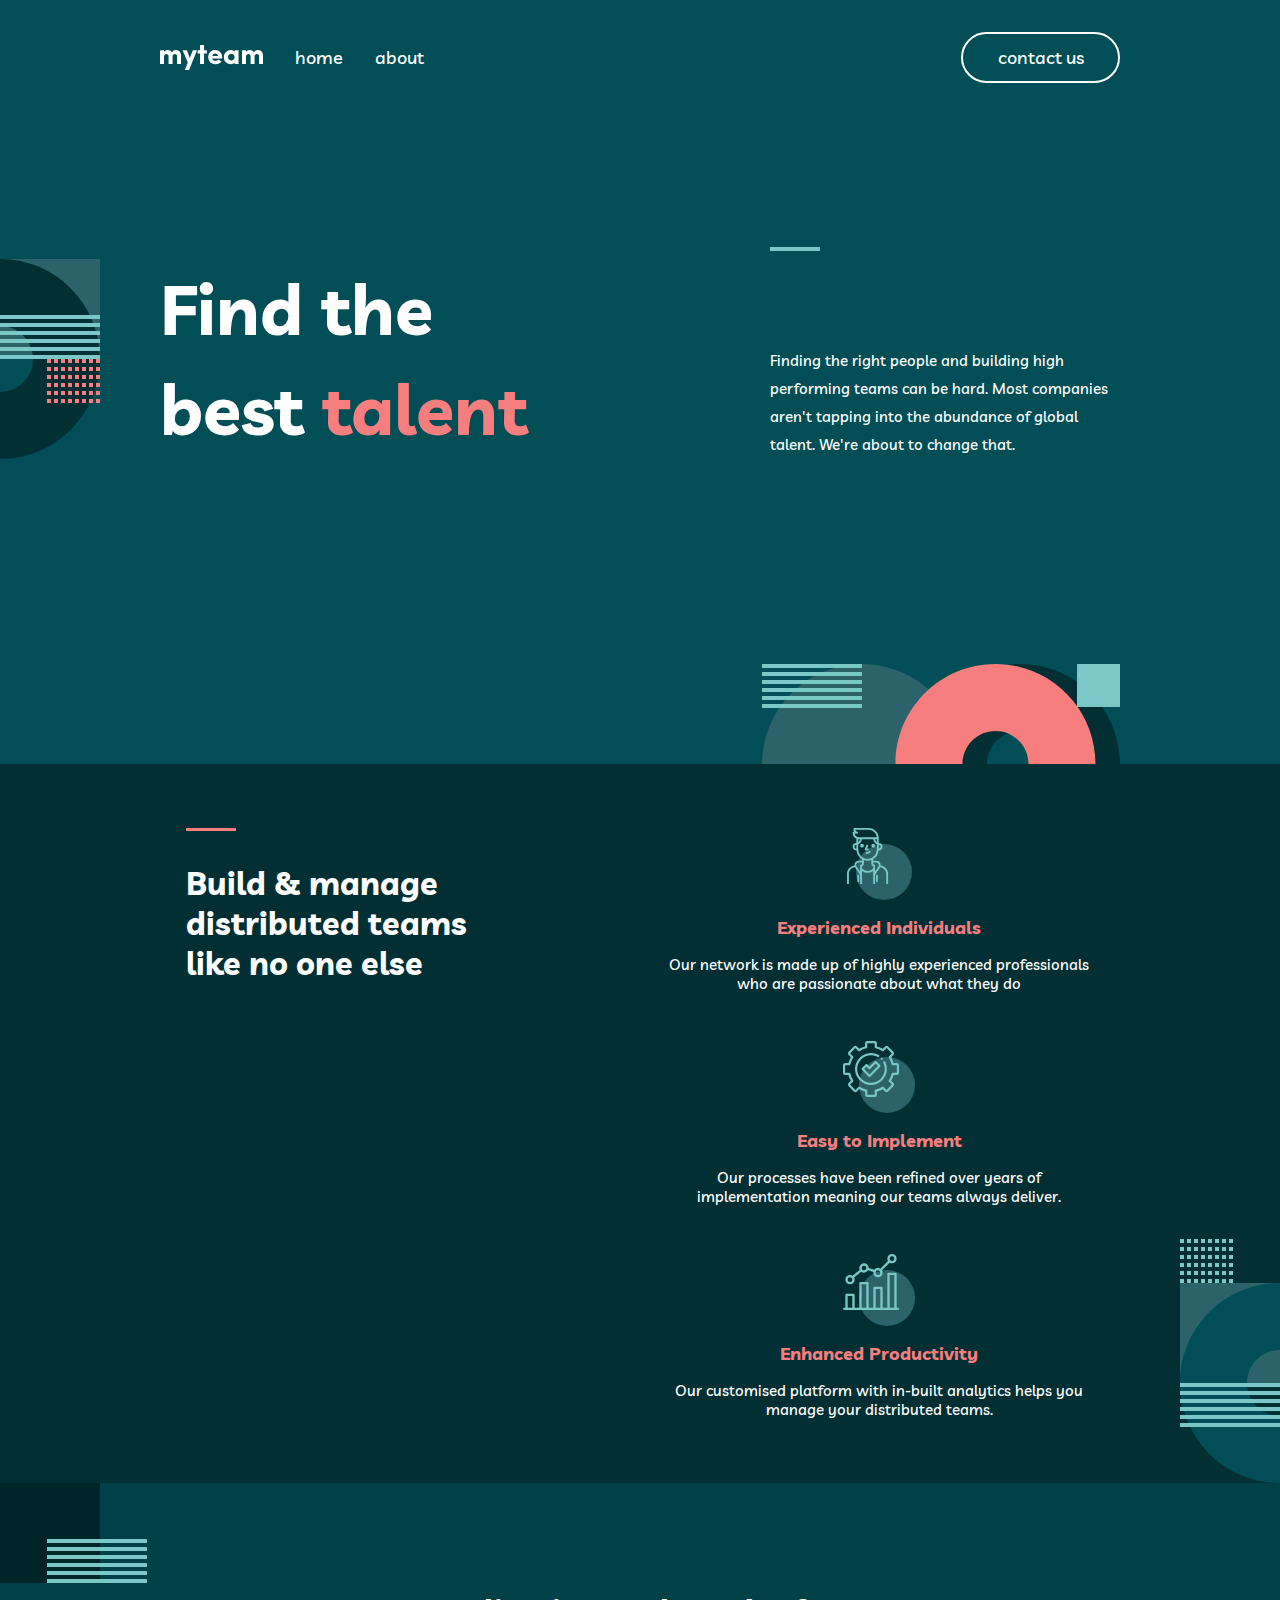
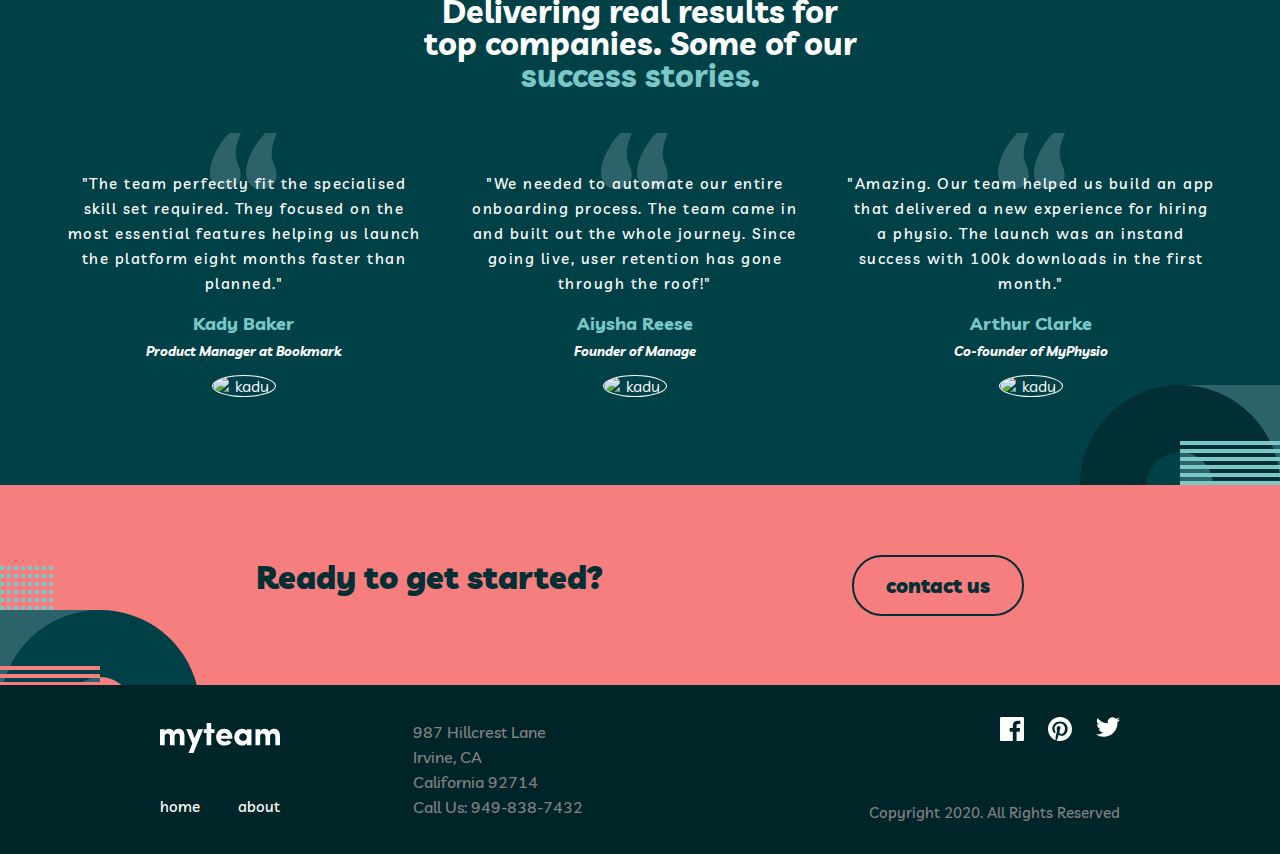
==== index.html @ 6d3e15d1 "Add files via upload" ====
<!DOCTYPE html>
<html lang="en">

<head>
  <meta charset="UTF-8">
  <meta name="viewport" content="width=device-width, initial-scale=1.0">
  <link rel="stylesheet" href="./css/index-mobile.css">
  <link rel="stylesheet" href="./css/tablet/index-tablet.css">
  <link rel="stylesheet" href="./css/desktop/index-desktop.css">
  <link rel="icon" type="image/png" sizes="32x32" href="./images/favicon-32x32.png">
  <link href="https://fonts.googleapis.com/css2?family=Livvic:wght@500;700&display=swap" rel="stylesheet">
  <script src="./js/script.js" defer></script>
  <title>My Team Website</title>
</head>

<body>
  <header>
    <div class="top-header">
      <svg class="logo" viewBox="0 0 160 40" xmlns="http://www.w3.org/2000/svg">
        <path fill="#fff"
          d="M6.214 29.531V18.237c0-1.488.334-2.582 1.003-3.282.668-.699 1.511-1.049 2.529-1.049 1.017 0 1.846.365 2.485 1.094.625.73.967 1.734 1.025 3.013v11.518h6.213V18.237c0-1.459.32-2.545.96-3.26.64-.714 1.49-1.07 2.55-1.07 1.062 0 1.92.379 2.573 1.138.625.759.938 1.793.938 3.102v11.384h6.148v-12.12c0-3.096-.69-5.484-2.071-7.165-1.381-1.682-3.38-2.523-5.996-2.523-2.616 0-4.687 1.265-6.213 3.795-1.163-2.5-3.394-3.75-6.694-3.75a6.251 6.251 0 00-3.27.915c-.945.64-1.672 1.51-2.18 2.612V8.192H0v21.34h6.214zM44.634 40L57.499 8.192h-6.606L46.248 20.29l-4.6-12.098h-6.606l8.045 19.152L38.072 40h6.563zm23.683-10.469V13.214H72.7V8.192h-4.383V0h-6.17v8.192h-3.793v5.022h3.793v16.317h6.17zm17.448.447c4.418.015 7.594-1.429 9.527-4.33L90.78 22.5c-1.046 1.34-2.565 2.009-4.557 2.009-1.279 0-2.427-.313-3.444-.938-1.018-.625-1.585-1.503-1.7-2.634H96.36c.058-1.28.087-1.934.087-1.964-.015-3.333-1.04-6.041-3.074-8.125-2.035-2.083-4.586-3.125-7.653-3.125-3.067-.015-5.64 1.005-7.718 3.058-2.078 2.054-3.118 4.725-3.118 8.014 0 3.288 1.04 5.982 3.118 8.08 2.108 2.068 4.695 3.103 7.762 3.103zm4.426-13.014h-9.027c.233-1.16.814-2.068 1.745-2.723.9-.655 1.875-.967 2.921-.937a4.987 4.987 0 012.856.982c.858.625 1.36 1.518 1.505 2.678zm19.518 12.969c1.076.03 2.202-.208 3.38-.714 1.177-.506 2.078-1.213 2.703-2.12v2.432h6.148V8.192h-6.148v2.366c-.625-.908-1.52-1.607-2.682-2.098-1.163-.491-2.296-.737-3.401-.737-2.718.015-5.167 1.05-7.347 3.103-2.18 2.053-3.27 4.725-3.27 8.013 0 3.289 1.053 5.96 3.16 8.014 2.108 2.053 4.594 3.08 7.457 3.08zm1.003-6.027c-1.41 0-2.624-.476-3.641-1.428-1.047-.953-1.57-2.158-1.57-3.616 0-1.444.523-2.657 1.57-3.639 1.134-.967 2.376-1.45 3.728-1.45 1.352 0 2.522.476 3.51 1.428.989.952 1.483 2.173 1.483 3.66 0 1.489-.494 2.701-1.483 3.639-.988.938-2.187 1.406-3.597 1.406zm22.81 5.625V18.237c0-1.488.335-2.582 1.003-3.282.669-.699 1.512-1.049 2.53-1.049 1.017 0 1.845.365 2.485 1.094.625.73.966 1.734 1.025 3.013v11.518h6.213V18.237c0-1.459.32-2.545.96-3.26.64-.714 1.49-1.07 2.55-1.07 1.062 0 1.92.379 2.573 1.138.625.759.938 1.793.938 3.102v11.384h6.148v-12.12c0-3.096-.69-5.484-2.071-7.165-1.381-1.682-3.38-2.523-5.996-2.523-2.616 0-4.687 1.265-6.214 3.795-1.162-2.5-3.394-3.75-6.693-3.75a6.251 6.251 0 00-3.27.915c-.945.64-1.672 1.51-2.18 2.612V8.192h-6.214v21.34h6.213z" />
      </svg>

      <div class="hamburger-button">
        <div class="bar"></div>
      </div>
      <nav>
        <div class="links">
          <div class="website-info">
            <a href="index.html">home</a>
            <a href="about.html">about</a>
          </div>
          <a class="contact" href="contact.html"><button>contact us</button></a>
        </div>
        <svg class="nav-svg" xmlns="http://www.w3.org/2000/svg" width="200" height="200">
          <g fill="none" fill-rule="evenodd">
            <path fill="#2C6269" d="M100 100H0V0h100z" />
            <path fill="#F67E7E"
              d="M100 0c55.228 0 100 44.772 100 100s-44.772 100-100 100S0 155.228 0 100 44.772 0 100 0zm0 67c-18.225 0-33 14.775-33 33s14.775 33 33 33 33-14.775 33-33-14.775-33-33-33z" />
            <path fill="#79C8C7"
              d="M100 40v4H0v-4h100zm0-8v4H0v-4h100zm0-8v4H0v-4h100zm0-8v4H0v-4h100zm0-8v4H0V8h100zm0-8v4H0V0h100z" />
          </g>
        </svg>
      </nav>
    </div>

    <div class="find-talent">
      <svg class="find-talent-svg" xmlns="http://www.w3.org/2000/svg" width="200" height="200">
        <g fill="none" fill-rule="evenodd">
          <path fill="#2C6269" d="M100 100h100V0H100z" />
          <path fill="#012F34"
            d="M100 0C44.772 0 0 44.772 0 100s44.772 100 100 100 100-44.772 100-100S155.228 0 100 0zm0 67c18.225 0 33 14.775 33 33s-14.775 33-33 33-33-14.775-33-33 14.775-33 33-33z" />
          <path fill="#79C8C7"
            d="M100 96v4h100v-4H100zm0-8v4h100v-4H100zm0-8v4h100v-4H100zm0-8v4h100v-4H100zm0-8v4h100v-4H100zm0-8v4h100v-4H100z" />
          <path fill="#F67E7E"
            d="M196 140v4h4v-4h-4zm-7 0v4h4v-4h-4zm-7 0v4h4v-4h-4zm-7 0v4h4v-4h-4zm-7 0v4h4v-4h-4zm-7 0v4h4v-4h-4zm-7 0v4h4v-4h-4zm-7 0v4h4v-4h-4zm49-8v4h4v-4h-4zm-7 0v4h4v-4h-4zm-7 0v4h4v-4h-4zm-7 0v4h4v-4h-4zm-7 0v4h4v-4h-4zm-7 0v4h4v-4h-4zm-7 0v4h4v-4h-4zm-7 0v4h4v-4h-4zm49-8v4h4v-4h-4zm-7 0v4h4v-4h-4zm-7 0v4h4v-4h-4zm-7 0v4h4v-4h-4zm-7 0v4h4v-4h-4zm-7 0v4h4v-4h-4zm-7 0v4h4v-4h-4zm-7 0v4h4v-4h-4zm35-8v4h4v-4h-4zm-14 0v4h4v-4h-4zm7 0v4h4v-4h-4zm-21 0v4h4v-4h-4zm7 0v4h4v-4h-4zm35 0v4h4v-4h-4zm-7 0v4h4v-4h-4zm-42 0v4h4v-4h-4zm49-8v4h4v-4h-4zm-7 0v4h4v-4h-4zm-7 0v4h4v-4h-4zm-7 0v4h4v-4h-4zm-7 0v4h4v-4h-4zm-7 0v4h4v-4h-4zm-7 0v4h4v-4h-4zm-7 0v4h4v-4h-4zm49-8v4h4v-4h-4zm-7 0v4h4v-4h-4zm-7 0v4h4v-4h-4zm-7 0v4h4v-4h-4zm-7 0v4h4v-4h-4zm-7 0v4h4v-4h-4zm-7 0v4h4v-4h-4zm-7 0v4h4v-4h-4z" />
        </g>
      </svg>
      <h2>Find the <br>best <span>talent</span></h2>
      <div class="hr-in-p">
        <hr>
        <p>
          Finding the right people and building high performing teams can be hard. Most companies aren't tapping into
          the
          abundance of global talent. We're about to change that.
        </p>
      </div>
    </div>

    <svg class="header-svg" xmlns="http://www.w3.org/2000/svg" width="358" height="100">
      <g fill="none" fill-rule="evenodd">
        <circle cx="100" cy="100" r="100" fill="#2C6269" />
        <path fill="#012F34"
          d="M258 0c55.228 0 100 44.772 100 100s-44.772 100-100 100-100-44.772-100-100S202.772 0 258 0zm0 67c-18.225 0-33 14.775-33 33s14.775 33 33 33 33-14.775 33-33-14.775-33-33-33z" />
        <path fill="#79C8C7" d="M358 43h-43V0h43z" />
        <path fill="#F67E7E"
          d="M233.514 0c55.228 0 100 44.772 100 100s-44.772 100-100 100c-55.229 0-100-44.772-100-100s44.771-100 100-100zm0 67c-18.226 0-33 14.775-33 33s14.774 33 33 33c18.225 0 33-14.775 33-33s-14.775-33-33-33z" />
        <path fill="#79C8C7"
          d="M100 40v4H0v-4h100zm0-8v4H0v-4h100zm0-8v4H0v-4h100zm0-8v4H0v-4h100zm0-8v4H0V8h100zm0-8v4H0V0h100z" />
      </g>
    </svg>
  </header>


  <main>
    <div class="upper-main">
      <svg class="main-pattern" xmlns="http://www.w3.org/2000/svg" width="200" height="244">
        <g fill="none" fill-rule="evenodd">
          <path fill="#2C6269" d="M100 144H0V44h100z" />
          <path fill="#014E56"
            d="M100 44c55.228 0 100 44.772 100 100s-44.772 100-100 100S0 199.228 0 144 44.772 44 100 44zm0 67c-18.225 0-33 14.775-33 33s14.775 33 33 33 33-14.775 33-33-14.775-33-33-33z" />
          <path fill="#79C8C7"
            d="M100 184v4H0v-4h100zm0-8v4H0v-4h100zm0-8v4H0v-4h100zm0-8v4H0v-4h100zm0-8v4H0v-4h100zm0-8v4H0v-4h100zM4 40v4H0v-4h4zm7 0v4H7v-4h4zm7 0v4h-4v-4h4zm7 0v4h-4v-4h4zm7 0v4h-4v-4h4zm7 0v4h-4v-4h4zm7 0v4h-4v-4h4zm7 0v4h-4v-4h4zM4 32v4H0v-4h4zm7 0v4H7v-4h4zm7 0v4h-4v-4h4zm7 0v4h-4v-4h4zm7 0v4h-4v-4h4zm7 0v4h-4v-4h4zm7 0v4h-4v-4h4zm7 0v4h-4v-4h4zM4 24v4H0v-4h4zm7 0v4H7v-4h4zm7 0v4h-4v-4h4zm7 0v4h-4v-4h4zm7 0v4h-4v-4h4zm7 0v4h-4v-4h4zm7 0v4h-4v-4h4zm7 0v4h-4v-4h4zm-35-8v4h-4v-4h4zm14 0v4h-4v-4h4zm-7 0v4h-4v-4h4zm21 0v4h-4v-4h4zm-7 0v4h-4v-4h4zM4 16v4H0v-4h4zm7 0v4H7v-4h4zm42 0v4h-4v-4h4zM4 8v4H0V8h4zm7 0v4H7V8h4zm7 0v4h-4V8h4zm7 0v4h-4V8h4zm7 0v4h-4V8h4zm7 0v4h-4V8h4zm7 0v4h-4V8h4zm7 0v4h-4V8h4zM4 0v4H0V0h4zm7 0v4H7V0h4zm7 0v4h-4V0h4zm7 0v4h-4V0h4zm7 0v4h-4V0h4zm7 0v4h-4V0h4zm7 0v4h-4V0h4zm7 0v4h-4V0h4z" />
        </g>
      </svg>

      <h2><span>
          <hr>
        </span>Build & manage distributed teams like no one else</h2>

      <div class="perks">
        <div class="perk">
          <svg xmlns="http://www.w3.org/2000/svg" width="65" height="72">
            <g fill="none" fill-rule="evenodd" transform="translate(-7)">
              <circle cx="44" cy="44" r="28" fill="#2C6269" />
              <path fill="#79C8C7" fill-rule="nonzero"
                d="M28.496 0c5.66 0 10.267 4.606 10.267 10.267v4.666a3.737 3.737 0 013.733 3.734 3.737 3.737 0 01-3.733 3.733h-.213a11.184 11.184 0 01-5.387 8.7v1.566h2.949a4.523 4.523 0 014.512 4.306l.005.212c0 .07 0 .14-.003.21l.122.007c4.216.561 7.348 4.142 7.348 8.332V56h-1.867V45.733a6.553 6.553 0 00-5.668-6.475l-.405-.025a4.573 4.573 0 01-.28.484l-4.847 7.233V56h-1.867l.001-13.044a9.388 9.388 0 01-5.6 1.844 9.39 9.39 0 01-5.6-1.843V56h-1.867v-9.05l-4.845-7.23a4.573 4.573 0 01-.282-.487l-.467.03c-3.17.426-5.606 3.21-5.606 6.47V56H7.029V45.733c0-4.19 3.132-7.77 7.288-8.326l.182-.013-.004-.22a4.52 4.52 0 014.305-4.502l.212-.005 2.95-.001v-1.534a10.995 10.995 0 01-5.187-7.266l-.055-.289a10.974 10.974 0 01-.13-.987l-.015-.19h-.212a3.738 3.738 0 01-3.729-3.535l-.005-.198a3.737 3.737 0 013.734-3.734l-.001-4.364A6.543 6.543 0 0112.633 4.9l-.004-.234c0-.516.418-.934.934-.934h.5a3.706 3.706 0 01-.5-1.866V.933c0-.515.418-.933.933-.933zM18.229 46.667c.515 0 .934.417.934.933v5.6a.933.933 0 11-1.867 0v-5.6c0-.516.418-.933.933-.933zm18.667 0c.516 0 .933.417.933.933v5.6a.932.932 0 11-1.867 0v-5.6c0-.516.418-.933.934-.933zm-.784-12.134h-2.95v1.139a.935.935 0 00.666.908l.11.025h.158c.516 0 .933.418.933.934v6.057l3.294-4.915c.256-.385.405-.827.434-1.289l.006-.199c0-1.47-1.19-2.66-2.651-2.66zm-14.15 0h-2.949a2.653 2.653 0 00-2.65 2.65 2.638 2.638 0 00.441 1.5l3.291 4.912v-6.056c0-.48.361-.873.825-.927l.11-.007h.158a.933.933 0 00.774-.926v-1.146zM31.296 32c-.572.213-1.168.38-1.783.5a10.97 10.97 0 01-5.684-.486v3.658a2.797 2.797 0 01-1.867 2.654v2.123a7.53 7.53 0 005.6 2.484c2.147 0 4.17-.901 5.6-2.485v-2.123a2.798 2.798 0 01-1.866-2.661zm1.933-20.8H21.895c-.413 2.84-2.638 4.552-3.666 5.203V19.6l.221 2.84c.023.267.06.54.107.81.883 4.971 5.646 8.297 10.616 7.415a9.328 9.328 0 007.529-8.593l.197-2.545v-3.122c-1.027-.65-3.255-2.363-3.67-5.205zm-3.526 11.473l1.32 1.32a7.27 7.27 0 01-5.168 2.14h-.16v-1.866h.16a5.414 5.414 0 003.848-1.594zm-3.008-6.22l1.734.694-1.355 3.386h1.422V22.4h-2.8a.935.935 0 01-.867-1.28l1.866-4.666zm12.068.347v2.8l-.072.933h.072c.98 0 1.786-.759 1.86-1.72l.006-.146c0-1.03-.837-1.867-1.866-1.867zm-22.399 0a1.869 1.869 0 00-1.868 1.867c0 1.03.837 1.866 1.867 1.866h.068l-.066-.861V16.8zm5.598-.933a1.867 1.867 0 110 3.733 1.867 1.867 0 010-3.733zm11.2 0a1.867 1.867 0 110 3.733 1.867 1.867 0 010-3.733zm3.733-4.668l-1.766.002c.272 1.256 1.054 2.215 1.768 2.86l-.002-2.862zm-18.666-.066v2.926c.714-.644 1.495-1.603 1.767-2.858l-.833-.001c-.317 0-.629-.023-.934-.067zm10.267-9.266H15.429c0 1.03.837 1.866 1.867 1.866a.934.934 0 010 1.867H14.59a4.675 4.675 0 004.573 3.733h17.68c-.465-4.194-4.03-7.466-8.347-7.466z" />
              <path d="M0 0h56v56H0z" />
            </g>
          </svg>
          <div class="perk-description">
            <h4>Experienced Individuals</h4>
            <p>Our network is made up of highly experienced professionals who are passionate about what they do</p>
          </div>
        </div>

        <div class="perk">
          <svg xmlns="http://www.w3.org/2000/svg" width="72" height="72">
            <g fill="none" fill-rule="evenodd">
              <circle cx="44" cy="44" r="28" fill="#2C6269" />
              <path fill="#79C8C7" fill-rule="nonzero"
                d="M31.719 0a2.19 2.19 0 012.187 2.188v3.23a23.117 23.117 0 015.886 2.436l2.284-2.283a2.19 2.19 0 013.093 0l5.26 5.26a2.19 2.19 0 010 3.093l-2.283 2.284a23.117 23.117 0 012.436 5.886h3.23A2.19 2.19 0 0156 24.28v7.438a2.19 2.19 0 01-2.188 2.187h-3.237a23.122 23.122 0 01-2.44 5.877l2.293 2.293a2.19 2.19 0 010 3.093l-5.259 5.26a2.19 2.19 0 01-3.093 0l-2.301-2.301a23.12 23.12 0 01-5.869 2.426v3.258A2.19 2.19 0 0131.72 56H24.28a2.19 2.19 0 01-2.187-2.188v-3.265a23.107 23.107 0 01-5.859-2.43l-2.31 2.312a2.19 2.19 0 01-3.094 0l-5.26-5.26a2.19 2.19 0 010-3.093l2.311-2.311a23.107 23.107 0 01-2.43-5.859H2.189A2.19 2.19 0 010 31.72V24.28a2.19 2.19 0 012.188-2.187h3.258a23.106 23.106 0 012.426-5.869l-2.3-2.301a2.19 2.19 0 010-3.093l5.259-5.26a2.19 2.19 0 013.093 0l2.293 2.294a23.106 23.106 0 015.877-2.44V2.188A2.19 2.19 0 0124.28 0h7.438zm0 2.188H24.28v4.098c0 .513-.356.957-.857 1.068a20.954 20.954 0 00-6.78 2.815c-.433.277-1 .216-1.363-.148l-2.904-2.903-5.259 5.26 2.91 2.91c.363.362.425.928.149 1.36a20.959 20.959 0 00-2.801 6.774c-.11.502-.555.86-1.068.86h-4.12v7.437h4.126c.513 0 .957.357 1.068.857a20.948 20.948 0 002.805 6.764c.276.433.215 1-.148 1.362l-2.92 2.92 5.258 5.26 2.92-2.92a1.094 1.094 0 011.363-.15 20.943 20.943 0 006.764 2.806c.5.111.857.555.857 1.068v4.127h7.438v-4.12c0-.514.357-.959.859-1.069 2.41-.53 4.69-1.473 6.774-2.801a1.094 1.094 0 011.361.15l2.91 2.909 5.259-5.26-2.903-2.902a1.094 1.094 0 01-.148-1.363 20.957 20.957 0 002.815-6.78c.11-.502.555-.858 1.068-.858h4.099V24.28H49.72c-.514 0-.958-.357-1.068-.859a20.944 20.944 0 00-2.811-6.79 1.094 1.094 0 01.148-1.362l2.893-2.893-5.26-5.259-2.892 2.893c-.363.363-.929.424-1.362.148a20.954 20.954 0 00-6.79-2.81 1.093 1.093 0 01-.86-1.069V2.187zm4.087 11.877a1.094 1.094 0 11-1.07 1.908c-5.356-3.004-12.133-2.065-16.48 2.282-5.374 5.373-5.374 14.117 0 19.49A13.742 13.742 0 0028 41.775c3.53 0 7.058-1.343 9.745-4.03a13.765 13.765 0 002.588-15.903 1.094 1.094 0 111.957-.978 15.95 15.95 0 01-2.998 18.428A15.92 15.92 0 0128 43.962a15.92 15.92 0 01-11.292-4.67c-6.226-6.227-6.226-16.357 0-22.584a15.822 15.822 0 019.209-4.54 16.079 16.079 0 019.889 1.897zm-2.495 6.198l3.923 3.923c.427.427.427 1.12 0 1.547L27.23 35.737a1.095 1.095 0 01-1.547 0l-6.917-6.917a1.093 1.093 0 010-1.547l3.923-3.923a1.093 1.093 0 011.547 0l2.22 2.22 5.308-5.307a1.093 1.093 0 011.547 0zm-.774 2.32l-5.307 5.308a1.095 1.095 0 01-1.547 0l-2.22-2.22-2.377 2.376 5.37 5.37 8.458-8.457-2.377-2.377zm6.22-5.957c.288 0 .57.117.774.32.203.204.32.486.32.774a1.1 1.1 0 01-.32.773 1.1 1.1 0 01-.774.32 1.1 1.1 0 01-.774-.32 1.099 1.099 0 010-1.546c.203-.204.485-.32.774-.32z" />
            </g>
          </svg>
          <div class="perk-description">
            <h4>Easy to Implement</h4>
            <p>Our processes have been refined over years of implementation meaning our teams always deliver.</p>
          </div>
        </div>

        <div class="perk">
          <svg xmlns="http://www.w3.org/2000/svg" width="72" height="72">
            <g fill="none" fill-rule="evenodd">
              <circle cx="44" cy="44" r="28" fill="#2C6269" />
              <path fill="#79C8C7" fill-rule="nonzero"
                d="M52.5 18.667c.644 0 1.167.522 1.167 1.166l-.001 33.833h1.167c.601 0 1.097.456 1.16 1.04l.007.127c0 .644-.523 1.167-1.167 1.167l-2.315-.001L52.5 56h-7.018l-6.964-.001L38.5 56h-7.018l-6.964-.001L24.5 56H1.167a1.167 1.167 0 010-2.333l1.166-.001V40.833c0-.6.456-1.096 1.04-1.16l.127-.006h7c.644 0 1.167.522 1.167 1.166l-.001 12.833h4.667v-24.5c0-.6.456-1.096 1.04-1.16L17.5 28h7c.644 0 1.167.523 1.167 1.167l-.001 24.499h4.667V33.833c0-.6.456-1.096 1.04-1.16l.127-.006h7c.644 0 1.167.522 1.167 1.166l-.001 19.833h4.667V19.833c0-.6.456-1.096 1.04-1.16l.127-.006zM9.333 42H4.667v11.667h4.666V42zm14-11.667h-4.666v23.334h4.666V30.333zm14 4.667h-4.666v18.667h4.666V35zm14-14h-4.666v32.667h4.666V21zM49 0a4.671 4.671 0 014.667 4.667A4.671 4.671 0 0149 9.333a4.64 4.64 0 01-2.37-.647l-7.61 7.612a4.64 4.64 0 01.647 2.369A4.671 4.671 0 0135 23.333a4.671 4.671 0 01-4.603-5.44l-5.372-1.532A4.669 4.669 0 0121 18.667a4.643 4.643 0 01-2.802-.937l-7.117 5.674c.373.67.586 1.442.586 2.263A4.671 4.671 0 017 30.333a4.671 4.671 0 01-4.667-4.666A4.671 4.671 0 017 21c.905 0 1.75.259 2.466.706l7.274-5.8A4.671 4.671 0 0121 9.333a4.671 4.671 0 014.665 4.781l5.7 1.627a4.66 4.66 0 016.005-1.095l7.61-7.611a4.64 4.64 0 01-.647-2.37A4.671 4.671 0 0149 0zM7 23.333a2.336 2.336 0 00-2.333 2.334A2.336 2.336 0 007 28a2.336 2.336 0 002.333-2.333c0-.634-.254-1.21-.666-1.632a.99.99 0 01-.106-.114l.074.082A2.325 2.325 0 007 23.333zm28-7a2.336 2.336 0 00-2.333 2.334A2.336 2.336 0 0035 21a2.336 2.336 0 002.333-2.333A2.336 2.336 0 0035 16.333zm-14-4.666A2.336 2.336 0 0018.667 14c0 .535.18 1.028.485 1.423l.028.03.015.02a2.317 2.317 0 001.805.86A2.336 2.336 0 0023.333 14 2.336 2.336 0 0021 11.667zm28-9.334a2.336 2.336 0 00-2.333 2.334c0 .631.252 1.205.661 1.626l.025.021.021.022c.42.411.993.664 1.626.664a2.336 2.336 0 002.333-2.333A2.336 2.336 0 0049 2.333z" />
            </g>
          </svg>
          <div class="perk-description">
            <h4>Enhanced Productivity</h4>
            <p>Our customised platform with in-built analytics helps you manage your distributed teams.</p>
          </div>
        </div>
      </div>
    </div>

    <div class="lower-main">
      <svg class="review-svg" xmlns="http://www.w3.org/2000/svg" width="147" height="100">
        <g fill="none" fill-rule="evenodd">
          <path fill="#002529" d="M0 100h100V0H0z" />
          <path fill="#79C8C7"
            d="M47 96v4h100v-4H47zm0-8v4h100v-4H47zm0-8v4h100v-4H47zm0-8v4h100v-4H47zm0-8v4h100v-4H47zm0-8v4h100v-4H47z" />
        </g>
      </svg>
      <h2>Delivering real results for top companies. Some of our <span>success stories.</span></h2>

      <div class="reviews">
        <div class="review">
          <svg xmlns="http://www.w3.org/2000/svg" width="67" height="56">
            <path fill="#2C6269"
              d="M51.273 56c4.638 0 8.368-1.322 11.19-3.967 2.823-2.645 4.235-5.799 4.235-9.46 0-2.95-.429-5.494-1.286-7.63a197.251 197.251 0 01-2.495-6.562c-.806-2.237-1.21-4.933-1.21-8.087 0-2.746.454-5.798 1.361-9.155C63.976 7.782 65.286 4.069 67 0H55.356c-3.73 3.662-7.032 7.833-9.905 12.512-2.873 4.68-5.166 9.359-6.88 14.038C36.857 31.23 36 35.4 36 39.063c0 5.391 1.361 9.562 4.083 12.512C42.805 54.525 46.535 56 51.273 56zm-36 0c4.638 0 8.368-1.322 11.19-3.967 2.823-2.645 4.235-5.799 4.235-9.46 0-2.95-.429-5.494-1.286-7.63a197.251 197.251 0 01-2.495-6.562c-.806-2.237-1.21-4.933-1.21-8.087 0-2.746.454-5.798 1.361-9.155C27.976 7.782 29.286 4.069 31 0H19.356c-3.73 3.662-7.032 7.833-9.905 12.512-2.873 4.68-5.166 9.359-6.88 14.038C.857 31.23 0 35.4 0 39.063c0 5.391 1.361 9.562 4.083 12.512C6.805 54.525 10.535 56 15.273 56z" />
          </svg>
          <p>"The team perfectly fit the specialised skill set required. They focused on the most essential features
            helping us launch the platform eight months faster than planned."</p>
          <section class="author">
            <span>Kady Baker</span>
            <span>Product Manager at Bookmark</span>
            <img src="\starter-code\assets\avatar-kady.jpg" alt="kady">
          </section>
        </div>

        <div class="review">
          <svg xmlns="http://www.w3.org/2000/svg" width="67" height="56">
            <path fill="#2C6269"
              d="M51.273 56c4.638 0 8.368-1.322 11.19-3.967 2.823-2.645 4.235-5.799 4.235-9.46 0-2.95-.429-5.494-1.286-7.63a197.251 197.251 0 01-2.495-6.562c-.806-2.237-1.21-4.933-1.21-8.087 0-2.746.454-5.798 1.361-9.155C63.976 7.782 65.286 4.069 67 0H55.356c-3.73 3.662-7.032 7.833-9.905 12.512-2.873 4.68-5.166 9.359-6.88 14.038C36.857 31.23 36 35.4 36 39.063c0 5.391 1.361 9.562 4.083 12.512C42.805 54.525 46.535 56 51.273 56zm-36 0c4.638 0 8.368-1.322 11.19-3.967 2.823-2.645 4.235-5.799 4.235-9.46 0-2.95-.429-5.494-1.286-7.63a197.251 197.251 0 01-2.495-6.562c-.806-2.237-1.21-4.933-1.21-8.087 0-2.746.454-5.798 1.361-9.155C27.976 7.782 29.286 4.069 31 0H19.356c-3.73 3.662-7.032 7.833-9.905 12.512-2.873 4.68-5.166 9.359-6.88 14.038C.857 31.23 0 35.4 0 39.063c0 5.391 1.361 9.562 4.083 12.512C6.805 54.525 10.535 56 15.273 56z" />
          </svg>
          <p>"We needed to automate our entire onboarding process. The team came in and built out the whole journey.
            Since going live, user retention has gone through the roof!"</p>
          <section class="author">
            <span>Aiysha Reese</span>
            <span>Founder of Manage</span>
            <img src="\starter-code\assets\avatar-aiysha.jpg" alt="kady">
          </section>
        </div>

        <div class="review">
          <svg xmlns="http://www.w3.org/2000/svg" width="67" height="56">
            <path fill="#2C6269"
              d="M51.273 56c4.638 0 8.368-1.322 11.19-3.967 2.823-2.645 4.235-5.799 4.235-9.46 0-2.95-.429-5.494-1.286-7.63a197.251 197.251 0 01-2.495-6.562c-.806-2.237-1.21-4.933-1.21-8.087 0-2.746.454-5.798 1.361-9.155C63.976 7.782 65.286 4.069 67 0H55.356c-3.73 3.662-7.032 7.833-9.905 12.512-2.873 4.68-5.166 9.359-6.88 14.038C36.857 31.23 36 35.4 36 39.063c0 5.391 1.361 9.562 4.083 12.512C42.805 54.525 46.535 56 51.273 56zm-36 0c4.638 0 8.368-1.322 11.19-3.967 2.823-2.645 4.235-5.799 4.235-9.46 0-2.95-.429-5.494-1.286-7.63a197.251 197.251 0 01-2.495-6.562c-.806-2.237-1.21-4.933-1.21-8.087 0-2.746.454-5.798 1.361-9.155C27.976 7.782 29.286 4.069 31 0H19.356c-3.73 3.662-7.032 7.833-9.905 12.512-2.873 4.68-5.166 9.359-6.88 14.038C.857 31.23 0 35.4 0 39.063c0 5.391 1.361 9.562 4.083 12.512C6.805 54.525 10.535 56 15.273 56z" />
          </svg>
          <p>"Amazing. Our team helped us build an app that delivered a new experience for hiring a physio. The launch
            was an instand success with 100k downloads in the first month."</p>
          <section class="author">
            <span>Arthur Clarke</span>
            <span>Co-founder of MyPhysio</span>
            <img src="\starter-code\assets\avatar-arthur.jpg" alt="kady">
          </section>
        </div>
        <svg class="bottom-review-svg" xmlns="http://www.w3.org/2000/svg" width="200" height="100">
          <g fill="none" fill-rule="evenodd">
            <path fill="#2C6269" d="M100 100h100V0H100z" />
            <path fill="#012F34"
              d="M100 0C44.772 0 0 44.772 0 100s44.772 100 100 100 100-44.772 100-100S155.228 0 100 0zm0 67c18.225 0 33 14.775 33 33s-14.775 33-33 33-33-14.775-33-33 14.775-33 33-33z" />
            <path fill="#79C8C7"
              d="M100 96v4h100v-4H100zm0-8v4h100v-4H100zm0-8v4h100v-4H100zm0-8v4h100v-4H100zm0-8v4h100v-4H100zm0-8v4h100v-4H100z" />
          </g>
        </svg>
      </div>
    </div>
  </main>

  <footer>
    <div class="upper-footer">
      <div class="contact-us">
        <h6>Ready to get started?</h6>
        <a href="contact.html"><button>contact us</button></a>
      </div>
      <svg xmlns="http://www.w3.org/2000/svg" width="200" height="144">
        <g fill="none" fill-rule="evenodd">
          <path fill="#2C6269" d="M100 144H0V44h100z" />
          <path fill="#004047"
            d="M100 44c55.228 0 100 44.772 100 100s-44.772 100-100 100S0 199.228 0 144 44.772 44 100 44zm0 67c-18.225 0-33 14.775-33 33s14.775 33 33 33 33-14.775 33-33-14.775-33-33-33z" />
          <path fill="#F67E7E"
            d="M100 140v4H0v-4h100zm0-8v4H0v-4h100zm0-8v4H0v-4h100zm0-8v4H0v-4h100zm0-8v4H0v-4h100zm0-8v4H0v-4h100z" />
          <path fill="#79C8C7"
            d="M4 40v4H0v-4h4zm7 0v4H7v-4h4zm7 0v4h-4v-4h4zm7 0v4h-4v-4h4zm7 0v4h-4v-4h4zm7 0v4h-4v-4h4zm7 0v4h-4v-4h4zm7 0v4h-4v-4h4zM4 32v4H0v-4h4zm7 0v4H7v-4h4zm7 0v4h-4v-4h4zm7 0v4h-4v-4h4zm7 0v4h-4v-4h4zm7 0v4h-4v-4h4zm7 0v4h-4v-4h4zm7 0v4h-4v-4h4zM4 24v4H0v-4h4zm7 0v4H7v-4h4zm7 0v4h-4v-4h4zm7 0v4h-4v-4h4zm7 0v4h-4v-4h4zm7 0v4h-4v-4h4zm7 0v4h-4v-4h4zm7 0v4h-4v-4h4zm-35-8v4h-4v-4h4zm14 0v4h-4v-4h4zm-7 0v4h-4v-4h4zm21 0v4h-4v-4h4zm-7 0v4h-4v-4h4zM4 16v4H0v-4h4zm7 0v4H7v-4h4zm42 0v4h-4v-4h4zM4 8v4H0V8h4zm7 0v4H7V8h4zm7 0v4h-4V8h4zm7 0v4h-4V8h4zm7 0v4h-4V8h4zm7 0v4h-4V8h4zm7 0v4h-4V8h4zm7 0v4h-4V8h4zM4 0v4H0V0h4zm7 0v4H7V0h4zm7 0v4h-4V0h4zm7 0v4h-4V0h4zm7 0v4h-4V0h4zm7 0v4h-4V0h4zm7 0v4h-4V0h4zm7 0v4h-4V0h4z" />
        </g>
      </svg>
    </div>

    <div class="lower-footer">
      <div class="my-team">
        <svg class="footer-logo" viewBox="0 0 160 40" xmlns="http://www.w3.org/2000/svg">
          <path fill="#fff"
            d="M6.214 29.531V18.237c0-1.488.334-2.582 1.003-3.282.668-.699 1.511-1.049 2.529-1.049 1.017 0 1.846.365 2.485 1.094.625.73.967 1.734 1.025 3.013v11.518h6.213V18.237c0-1.459.32-2.545.96-3.26.64-.714 1.49-1.07 2.55-1.07 1.062 0 1.92.379 2.573 1.138.625.759.938 1.793.938 3.102v11.384h6.148v-12.12c0-3.096-.69-5.484-2.071-7.165-1.381-1.682-3.38-2.523-5.996-2.523-2.616 0-4.687 1.265-6.213 3.795-1.163-2.5-3.394-3.75-6.694-3.75a6.251 6.251 0 00-3.27.915c-.945.64-1.672 1.51-2.18 2.612V8.192H0v21.34h6.214zM44.634 40L57.499 8.192h-6.606L46.248 20.29l-4.6-12.098h-6.606l8.045 19.152L38.072 40h6.563zm23.683-10.469V13.214H72.7V8.192h-4.383V0h-6.17v8.192h-3.793v5.022h3.793v16.317h6.17zm17.448.447c4.418.015 7.594-1.429 9.527-4.33L90.78 22.5c-1.046 1.34-2.565 2.009-4.557 2.009-1.279 0-2.427-.313-3.444-.938-1.018-.625-1.585-1.503-1.7-2.634H96.36c.058-1.28.087-1.934.087-1.964-.015-3.333-1.04-6.041-3.074-8.125-2.035-2.083-4.586-3.125-7.653-3.125-3.067-.015-5.64 1.005-7.718 3.058-2.078 2.054-3.118 4.725-3.118 8.014 0 3.288 1.04 5.982 3.118 8.08 2.108 2.068 4.695 3.103 7.762 3.103zm4.426-13.014h-9.027c.233-1.16.814-2.068 1.745-2.723.9-.655 1.875-.967 2.921-.937a4.987 4.987 0 012.856.982c.858.625 1.36 1.518 1.505 2.678zm19.518 12.969c1.076.03 2.202-.208 3.38-.714 1.177-.506 2.078-1.213 2.703-2.12v2.432h6.148V8.192h-6.148v2.366c-.625-.908-1.52-1.607-2.682-2.098-1.163-.491-2.296-.737-3.401-.737-2.718.015-5.167 1.05-7.347 3.103-2.18 2.053-3.27 4.725-3.27 8.013 0 3.289 1.053 5.96 3.16 8.014 2.108 2.053 4.594 3.08 7.457 3.08zm1.003-6.027c-1.41 0-2.624-.476-3.641-1.428-1.047-.953-1.57-2.158-1.57-3.616 0-1.444.523-2.657 1.57-3.639 1.134-.967 2.376-1.45 3.728-1.45 1.352 0 2.522.476 3.51 1.428.989.952 1.483 2.173 1.483 3.66 0 1.489-.494 2.701-1.483 3.639-.988.938-2.187 1.406-3.597 1.406zm22.81 5.625V18.237c0-1.488.335-2.582 1.003-3.282.669-.699 1.512-1.049 2.53-1.049 1.017 0 1.845.365 2.485 1.094.625.73.966 1.734 1.025 3.013v11.518h6.213V18.237c0-1.459.32-2.545.96-3.26.64-.714 1.49-1.07 2.55-1.07 1.062 0 1.92.379 2.573 1.138.625.759.938 1.793.938 3.102v11.384h6.148v-12.12c0-3.096-.69-5.484-2.071-7.165-1.381-1.682-3.38-2.523-5.996-2.523-2.616 0-4.687 1.265-6.214 3.795-1.162-2.5-3.394-3.75-6.693-3.75a6.251 6.251 0 00-3.27.915c-.945.64-1.672 1.51-2.18 2.612V8.192h-6.214v21.34h6.213z" />
        </svg>
        <div class="home-about">
          <a href="index.html">home</a>
          <a href="about.html">about</a>
        </div>
      </div>
      <div class="address-socials">
        <div class="address">
          <ul>
            <li>987 Hillcrest Lane</li>
            <li>Irvine, CA</li>
            <li>California 92714</li>
            <li>Call Us: 949-838-7432</li>
          </ul>
        </div>
        <div class="socials">
          <ul class="social-icons">
            <li><a href="">
                <svg xmlns="http://www.w3.org/2000/svg" width="24" height="24">
                  <path
                    d="M22.675 0H1.325C.593 0 0 .593 0 1.325v21.351C0 23.407.593 24 1.325 24H12.82v-9.294H9.692v-3.622h3.128V8.413c0-3.1 1.893-4.788 4.659-4.788 1.325 0 2.463.099 2.795.143v3.24l-1.918.001c-1.504 0-1.795.715-1.795 1.763v2.313h3.587l-.467 3.622h-3.12V24h6.116c.73 0 1.323-.593 1.323-1.325V1.325C24 .593 23.407 0 22.675 0z" />
                </svg>
              </a></li>

            <li><a href=""><svg xmlns="http://www.w3.org/2000/svg" width="24" height="24">
                  <path
                    d="M12 0C5.373 0 0 5.372 0 12c0 5.084 3.163 9.426 7.627 11.174-.105-.949-.2-2.405.042-3.441.218-.937 1.407-5.965 1.407-5.965s-.359-.719-.359-1.782c0-1.668.967-2.914 2.171-2.914 1.023 0 1.518.769 1.518 1.69 0 1.029-.655 2.568-.994 3.995-.283 1.194.599 2.169 1.777 2.169 2.133 0 3.772-2.249 3.772-5.495 0-2.873-2.064-4.882-5.012-4.882-3.414 0-5.418 2.561-5.418 5.207 0 1.031.397 2.138.893 2.738a.36.36 0 01.083.345l-.333 1.36c-.053.22-.174.267-.402.161-1.499-.698-2.436-2.889-2.436-4.649 0-3.785 2.75-7.262 7.929-7.262 4.163 0 7.398 2.967 7.398 6.931 0 4.136-2.607 7.464-6.227 7.464-1.216 0-2.359-.631-2.75-1.378l-.748 2.853c-.271 1.043-1.002 2.35-1.492 3.146C9.57 23.812 10.763 24 12 24c6.627 0 12-5.373 12-12 0-6.628-5.373-12-12-12z" />
                </svg></a></li>

            <li><a href=""><svg xmlns="http://www.w3.org/2000/svg" width="24" height="20">
                  <path
                    d="M24 2.557a9.83 9.83 0 01-2.828.775A4.932 4.932 0 0023.337.608a9.864 9.864 0 01-3.127 1.195A4.916 4.916 0 0016.616.248c-3.179 0-5.515 2.966-4.797 6.045A13.978 13.978 0 011.671 1.149a4.93 4.93 0 001.523 6.574 4.903 4.903 0 01-2.229-.616c-.054 2.281 1.581 4.415 3.949 4.89a4.935 4.935 0 01-2.224.084 4.928 4.928 0 004.6 3.419A9.9 9.9 0 010 17.54a13.94 13.94 0 007.548 2.212c9.142 0 14.307-7.721 13.995-14.646A10.025 10.025 0 0024 2.557z" />
                </svg></a></li>
          </ul>
          <span>Copyright 2020. All Rights Reserved</span>
        </div>
      </div>
    </div>
  </footer>

</body>

</html>
---- css/index-mobile.css ----
* {
    padding: 0;
    margin: 0;
    font-family: 'Livvic', sans-serif;
    text-decoration: none;
    list-style-type: none;
}

/* header */

header {
    display: flex;
    flex-direction: column;
    align-items: center;
    padding: 2rem 1rem 0 1rem;
    text-align: center;
    background-color: #014e56;
}

.top-header {
    display: flex;
    justify-content: space-between;
    align-items: center;
    width: 100%;
    margin-bottom: 4rem;
}

.logo {
    width: 120px;
}

/* hamburger button */

.hamburger-button {
    position: relative;
    display: block;
    width: 35px;
    cursor: pointer;
    z-index: 99;
}

.hamburger-button .bar, .hamburger-button::after, .hamburger-button::before {
    content: '';
    display: block;
    width: 100%;
    height: 5px;
    background-color: #fff;
    margin: 6px 0;
    transition: 0.4s;
}

.hamburger-button.is-active::before {
    transform: rotate(-45deg) translate(-8px, 6px);
}

.hamburger-button.is-active::after {
    transform: rotate(45deg) translate(-9px, -8px);
}

.hamburger-button.is-active .bar {
    opacity: 0;
}

header h2 {
    font-size: 40px;
    line-height: 40px;
    margin-bottom: 1rem;
    color: white;
}

header h2 span {
    color: #F67E7E;
}

header p {
    font-size: 15px;
    font-weight: 500;
    margin-bottom: 5rem;
    line-height: 28px;
    padding: 0.5rem;
    color: white;
}

.find-talent hr {
    display: none;
}

.find-talent-svg {
    display: none;
}

/* MOBILE NAV */

nav {
    position: fixed;
    top: 0;
    right: -100%;
    width: 100%;
    min-height: 100vh;
    background-color: #004047;
    z-index: 98;
    overflow: hidden;
    transition: 0.4s;
}

nav.is-active {
    right: 0;
}

.website-info {
    display: flex;
    flex-direction: column;
}

.links {
    display: flex;
    flex-direction: column;
    margin: 50% 5rem;
    text-align: start;
}

.links a {
    margin-bottom: 3rem;
    font-size: 18px;
    font-weight: 500;
    color: white;
}

.nav-svg {
    position: absolute;
    bottom: 0;
    right: -100px;
}

.links button {   
    padding: 1rem 1rem;
    width: 159px;
    border-radius: 30px;
    background-color: transparent;
    border: solid white 2px;
    font-size: 18px;
    color: white;
    font-weight: 500;
    cursor: pointer;
}

/* MAIN */

/* upper main */

.upper-main {
    position: relative;
    padding: 4rem 1.5rem;
    overflow: hidden;
    background-color: #012F34;
}

.main-pattern {
    position: absolute;
    right: -100px;
    top: 0;
}

.upper-main hr {
    width: 50px;
    height: 3px;
    background: #F67E7E;
    border: none;
    margin-bottom: 2rem;
}

.upper-main h2 {
    font-size: 32px;
    width: 60%;
    font-weight: 700;
    margin-bottom: 4rem;
    color: white;
}

/* perks */


.perks {
    display: flex;
    flex-direction: column;
    align-items: center;
}

.perk:nth-child(2) {
    margin: 3rem 0;
}

.perk {
    display: flex;
    flex-direction: column;
    text-align: center;
    align-items: center;
}

.perk h4 {
    font-weight: 700;
    font-size: 18px;
    margin: 1rem 0;
    color: #F67E7E;
}

.perk p {
    font-size: 15px;
    font-weight: 500;
    color: white;
}

/* lower main */


.lower-main {
    position: relative;
    display: flex;
    flex-direction: column;
    align-items: center;
    text-align: center;
    padding: 10rem 1.5rem 5rem 1.5rem;
    background-color: #004047;
}

.lower-main svg {
    position: absolute;
}

.review-svg {
    left: 0;
    top: 0;
}

.bottom-review-svg {
    bottom: 0;
    right: 0;
}

.lower-main h2 {
    font-size: 32px;
    line-height: 32px;
    margin-bottom: 5rem;
    color: white;
}

h2 span {
    color: #79C8C7;
}

.lower-main img {
    width: 62px;
    border-radius: 50%;
    border: solid white 1px;
}

/* reviews */

.review {
    position: relative;
    display: flex;
    flex-direction: column;
    color: white;
}

.review svg {
    top: -12%;
    right: calc(50% - 33.5px);
}

.reviews {
    display: flex;
    flex-direction: column;
}

.reviews p {
    font-size: 15px;
    font-weight: 500;
    margin-bottom: 1rem;
    line-height: 25px;
    z-index: 2;
    letter-spacing: 1.5px;
}

/* author */

.author {
    display: flex;
    flex-direction: column;
    align-items: center;
    margin-bottom: 5rem;
}

.author img {
    margin-top: 0.5rem;
}

.author * {
    margin-bottom: 0.5rem;
}

.author span:nth-child(1) {
    font-weight: 700;
    font-size: 18px;
    color: #79C8C7;
}

.author span:nth-child(2) {
    font-size: 13px;
    font-style: italic;
    font-weight: 700;
}

/* footer */

/* upper footer */

.upper-footer {
    position: relative;
    display: flex;
    justify-content: center;
    align-items: center;
    height: 350px;
    overflow: hidden;
    background-color: #F67E7E;
}

.upper-footer svg {
    position: absolute;
    bottom: -25px;
    left: 0;
}

.contact-us {
    display: flex;
    flex-direction: column;
    text-align: center;
    align-items: center;
    width: 60%;
}

.contact-us h6 {
    font-size: 32px;
    font-weight: 900;
    margin-bottom: 1rem;
    color: #012F34;
}

.contact-us button {
    padding: 1rem 2rem;
    border-radius: 30px;
    background-color: transparent;
    border: solid #012F34 2px;
    font-size: 20px;
    color: #012F34;
    font-weight: 900;
    cursor: pointer;
}

.contact-us button:hover {
    transition: 0.4s;
    background-color: #002529;
    color: white;
}

/* lower footer */


.lower-footer {
    padding: 5rem;
    display: flex;
    flex-direction: column;
    align-items: center;
    justify-content: center;
    text-align: center;
    background-color: #002529;
}

.home-about {
    display: flex;
    justify-content: space-between;
    width: 120px;
    margin: 1.5rem 0;
}

.home-about *:hover {
    cursor: pointer;
    color: #F67E7E;
    transition: 0.4s;
}

.address li {
    margin-bottom: 10px;
    font-weight: 500;
    color: gray;
}

.lower-footer a {
    font-size: 15px;
    font-weight: 500;
    color: white;
}

.socials {
    display: flex;
    flex-direction: column;
    align-items: center;
    margin-top: 2rem;
}

.social-icons svg:hover {
    fill: #F67E7E;
    transition: 0.4s;
}

.social-icons svg {
    fill: white;
}

.socials span {
    font-size: 15px;
    font-weight: 500;
    margin-top: 1rem;
    color: gray;
}

.socials ul {
    display: flex;
    width: 100px;
    justify-content: space-between;
}
---- css/tablet/index-tablet.css ----
@media only screen and (min-width: 768px) {

    /* HEADER */

    header p {
        padding: 1rem 9rem;
    }

    .hamburger-button {
        display: none;
    }

    nav {
        display: block;
        right: auto;
        position: static;
        min-height: fit-content;
        background-color: transparent;
        margin-left: 2rem;
    }

    .links {
        display: flex;
        flex-direction: row;
        align-items: center;
        justify-content: space-between;
        margin: 0;
    }

    .links a {
        margin: 0;
    }

    .links a:hover {
        cursor: pointer;
        color: #F67E7E;
        transition: 0.4s;
    }


    .website-info a {
        margin: 0;
        margin-right: 2rem
    }

    .contact {
        margin: 0;
        margin-bottom: 0;
    }

    .links button {
        padding: 0.75rem 1rem;
        margin: auto;
    }

    .links button:hover {
        cursor: pointer;
        background-color: white;
        color: #012F34;
        transition: 0.4s;
    }

    .nav-svg {
        display: none;
    }

    .website-info {
        display: flex;
        flex-direction: row;
    }

    .about p {
        padding: 1rem 8rem;
        font-weight: 700;
    }

    .header-svg {
        bottom: 0;
    }

    /* LOWER MAIN */

    .lower-main {
        padding: 7rem 4rem 0;
    }

    .lower-main h2 {
        width: 450px;
    }


    /* FOOTER */


    .upper-footer {
        height: 200px;
    }

    .contact-us {
        flex-direction: row;
        justify-content: space-between;
        width: 80%;
    }

    .lower-footer {
        flex-direction: row;
        justify-content: space-between;
        text-align: end;
        padding: 2rem;
        align-items: start;
        position: relative;
    }

    .address-socials {
        width: 100vw;

    }

    .social-icons {
        display: flex;
        justify-content: space-between;
        position: absolute;
        left: 2rem;
        bottom: 2rem;
    }

    .socials ul {
        width: 120px
    }


    .address {
        width: 100%;
    }

    .socials {
        flex-direction: row;
        justify-content: end;

    }
}
---- css/desktop/index-desktop.css ----
@media only screen and (min-width: 1024px) {
    /*  HEADER  */

    header {
        position: relative;
        padding: 2rem 10rem;
        height: 700px;
    }

    header h2 {
        font-size: 70px;
        width: 600px;
        line-height: 100px;
        margin: 0;
    }

    header p {
        padding: 0;
        width: 350px;
        margin: 0;
        display: flex;
        flex-direction: column;
    }

    .hr-in-p {
        display: flex;
        flex-direction: column;
        position: relative;
    }

   
    .find-talent {
        display: flex;
        position: relative;
        justify-content: space-between;
        text-align: start;
        align-items: end;
        width: 100%;
        margin-top: 7rem;
    }

    .find-talent hr {
        display: block;
        width: 50px;
        height: 4px;
        background-color: #79C8C7;
        border: none;
        position: absolute;
        top: -100px;
    }

    .header-svg {
        position: absolute;
        bottom: 0;
        right: 10rem;
    }

    .find-talent-svg {
        display: block;
        position: absolute;
        left: -260px;
        top: calc(50% - 100px);
    }

    /* MAIN */

    .upper-main {
        display: flex;
        justify-content: space-around;
        padding-left: 8rem;
        padding-right: 8rem;
    }

    .upper-main h2 {
        width: 330px;
        margin-right: 2rem;
    }

    .main-pattern {
        top: auto;
        bottom: 0;
    }

    .perk-description {
        width: 430px;
    }

    /* lower main */

    .reviews {
        flex-direction: row;
        gap: 2rem;
    }

    .contact-us {
        width: 60%;
    }

    /* FOOTER */

    .lower-footer {
        display: flex;
        padding: 2rem 10rem;
        align-items: center;
    }


    .home-about {
        margin-bottom: 0;
        margin-top: 2.5rem;
    }

    .address-socials {
        display: flex;
        text-align: start;
        margin-left: 8rem;
    }

    .address li {
        margin: 5px;
    }

    .social-icons {
        position: static;
    }

    .socials {
        flex-direction: column;
        justify-content: space-between;
        align-items: end;
        text-align: end;
        width: 500px;
        margin: 0;
    }
}
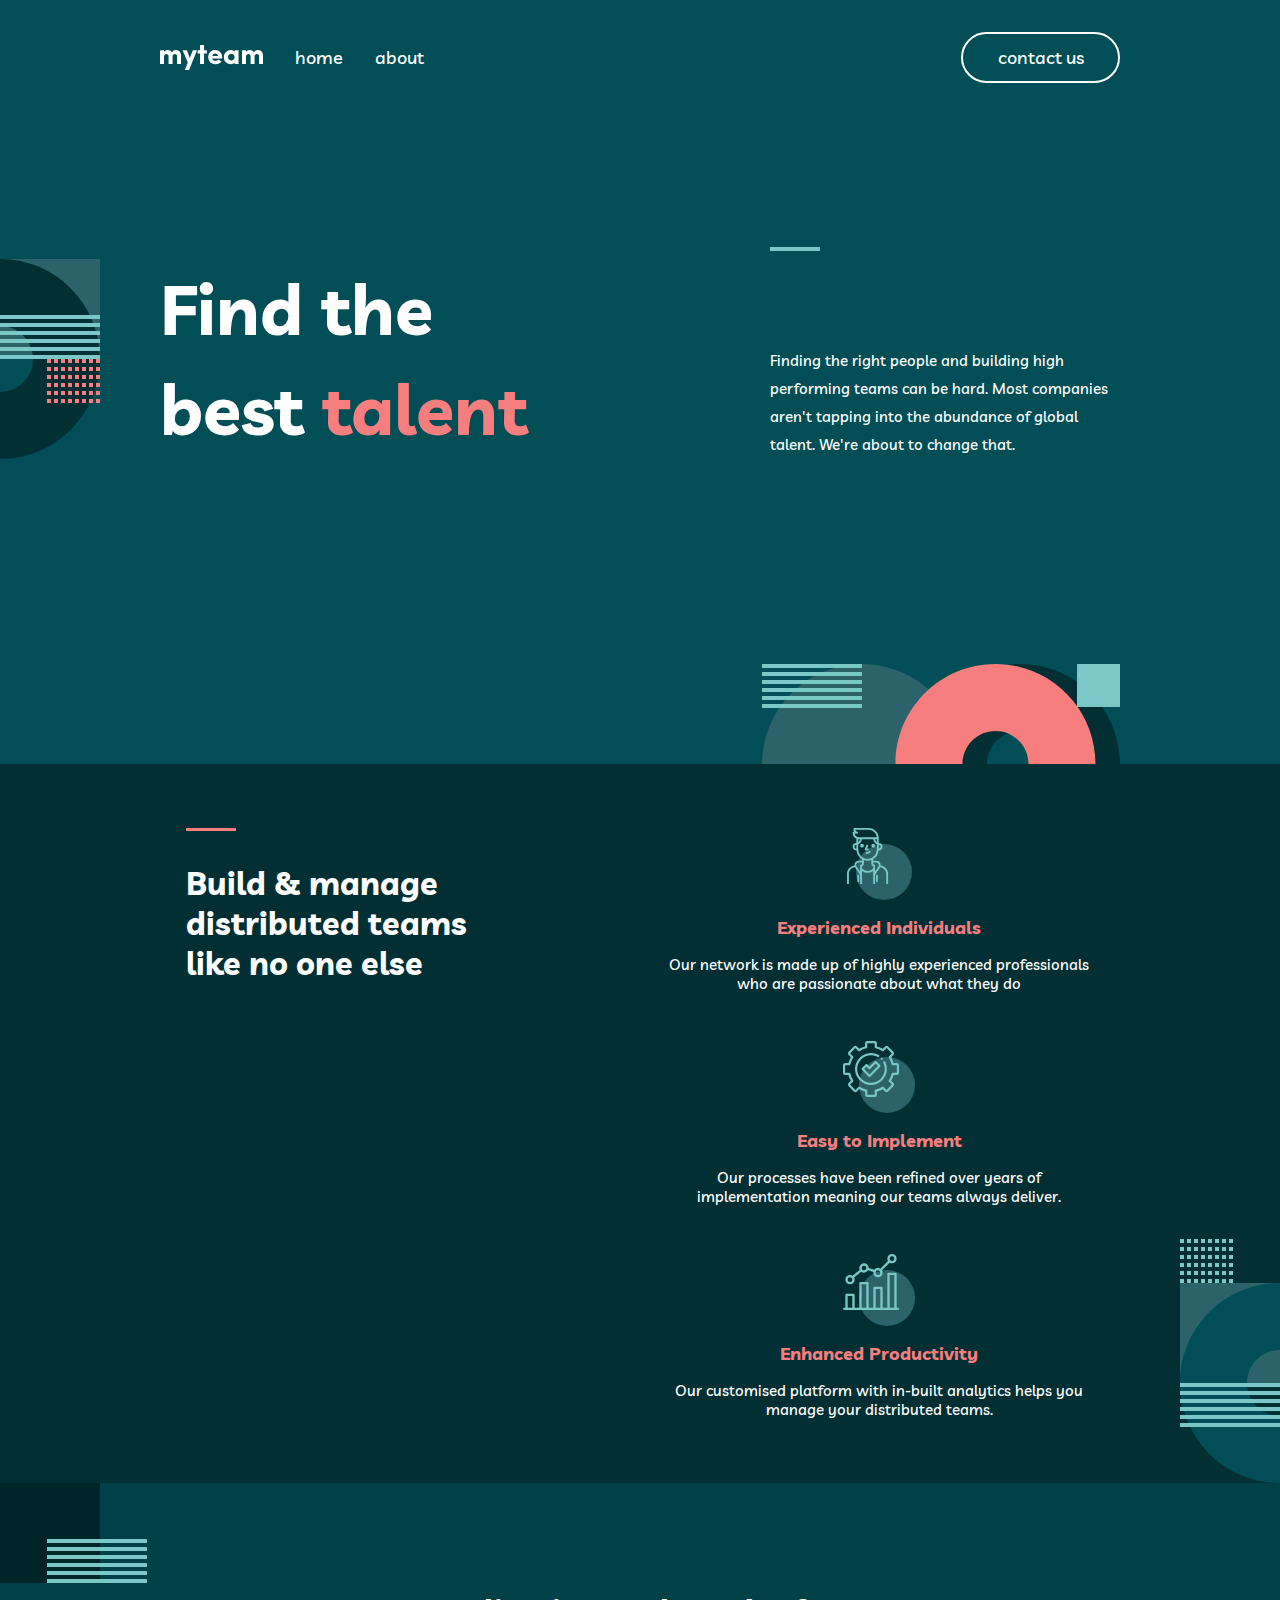
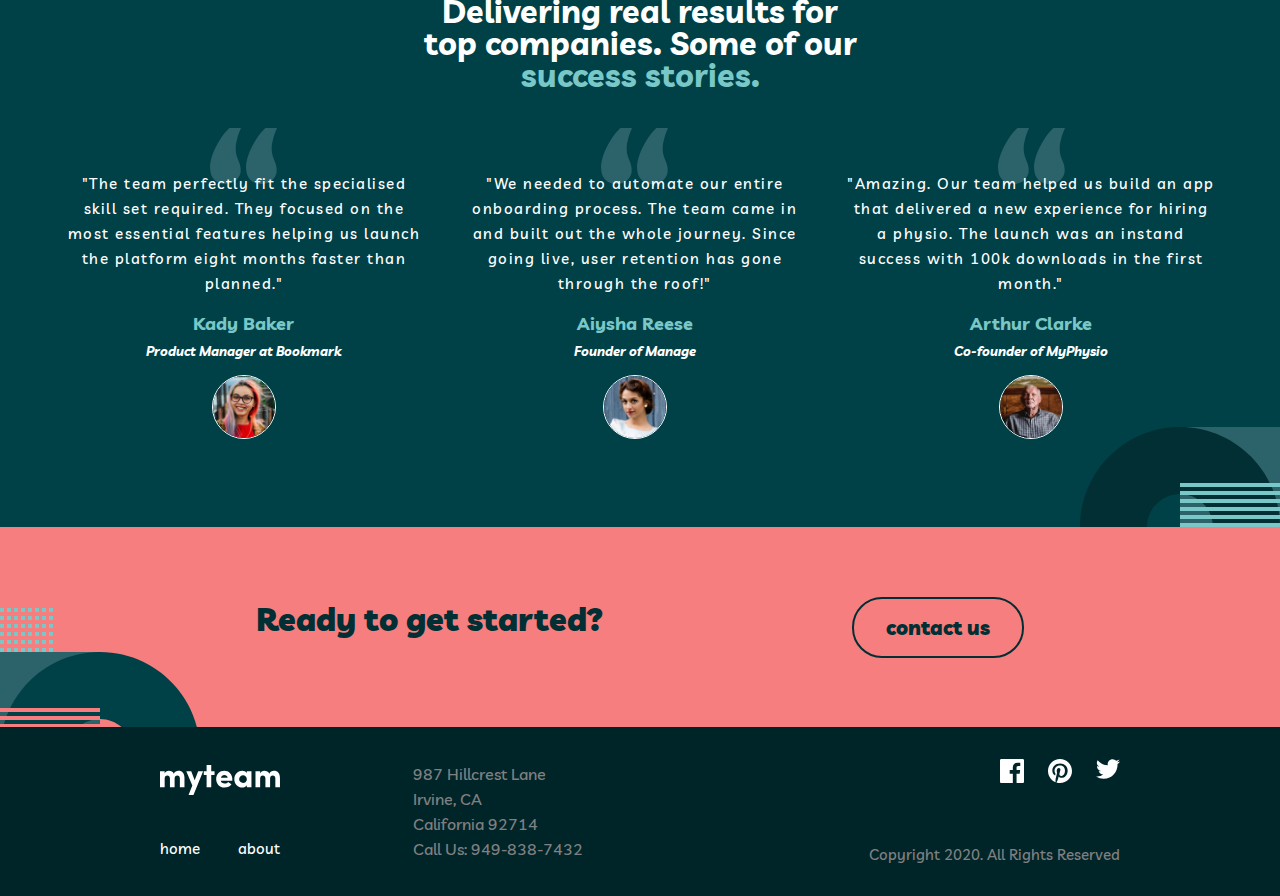
==== commit 3e66eed6: "index.html" ====
--- a/index.html
+++ b/index.html
@@ -165,7 +165,7 @@
           <section class="author">
             <span>Kady Baker</span>
             <span>Product Manager at Bookmark</span>
-            <img src="\starter-code\assets\avatar-kady.jpg" alt="kady">
+            <img src="\assets\avatar-kady.jpg" alt="kady">
           </section>
         </div>
 
@@ -179,7 +179,7 @@
           <section class="author">
             <span>Aiysha Reese</span>
             <span>Founder of Manage</span>
-            <img src="\starter-code\assets\avatar-aiysha.jpg" alt="kady">
+            <img src="\assets\avatar-aiysha.jpg" alt="kady">
           </section>
         </div>
 
@@ -193,7 +193,7 @@
           <section class="author">
             <span>Arthur Clarke</span>
             <span>Co-founder of MyPhysio</span>
-            <img src="\starter-code\assets\avatar-arthur.jpg" alt="kady">
+            <img src="\assets\avatar-arthur.jpg" alt="kady">
           </section>
         </div>
         <svg class="bottom-review-svg" xmlns="http://www.w3.org/2000/svg" width="200" height="100">
@@ -275,4 +275,4 @@
 
 </body>
 
-</html>+</html>
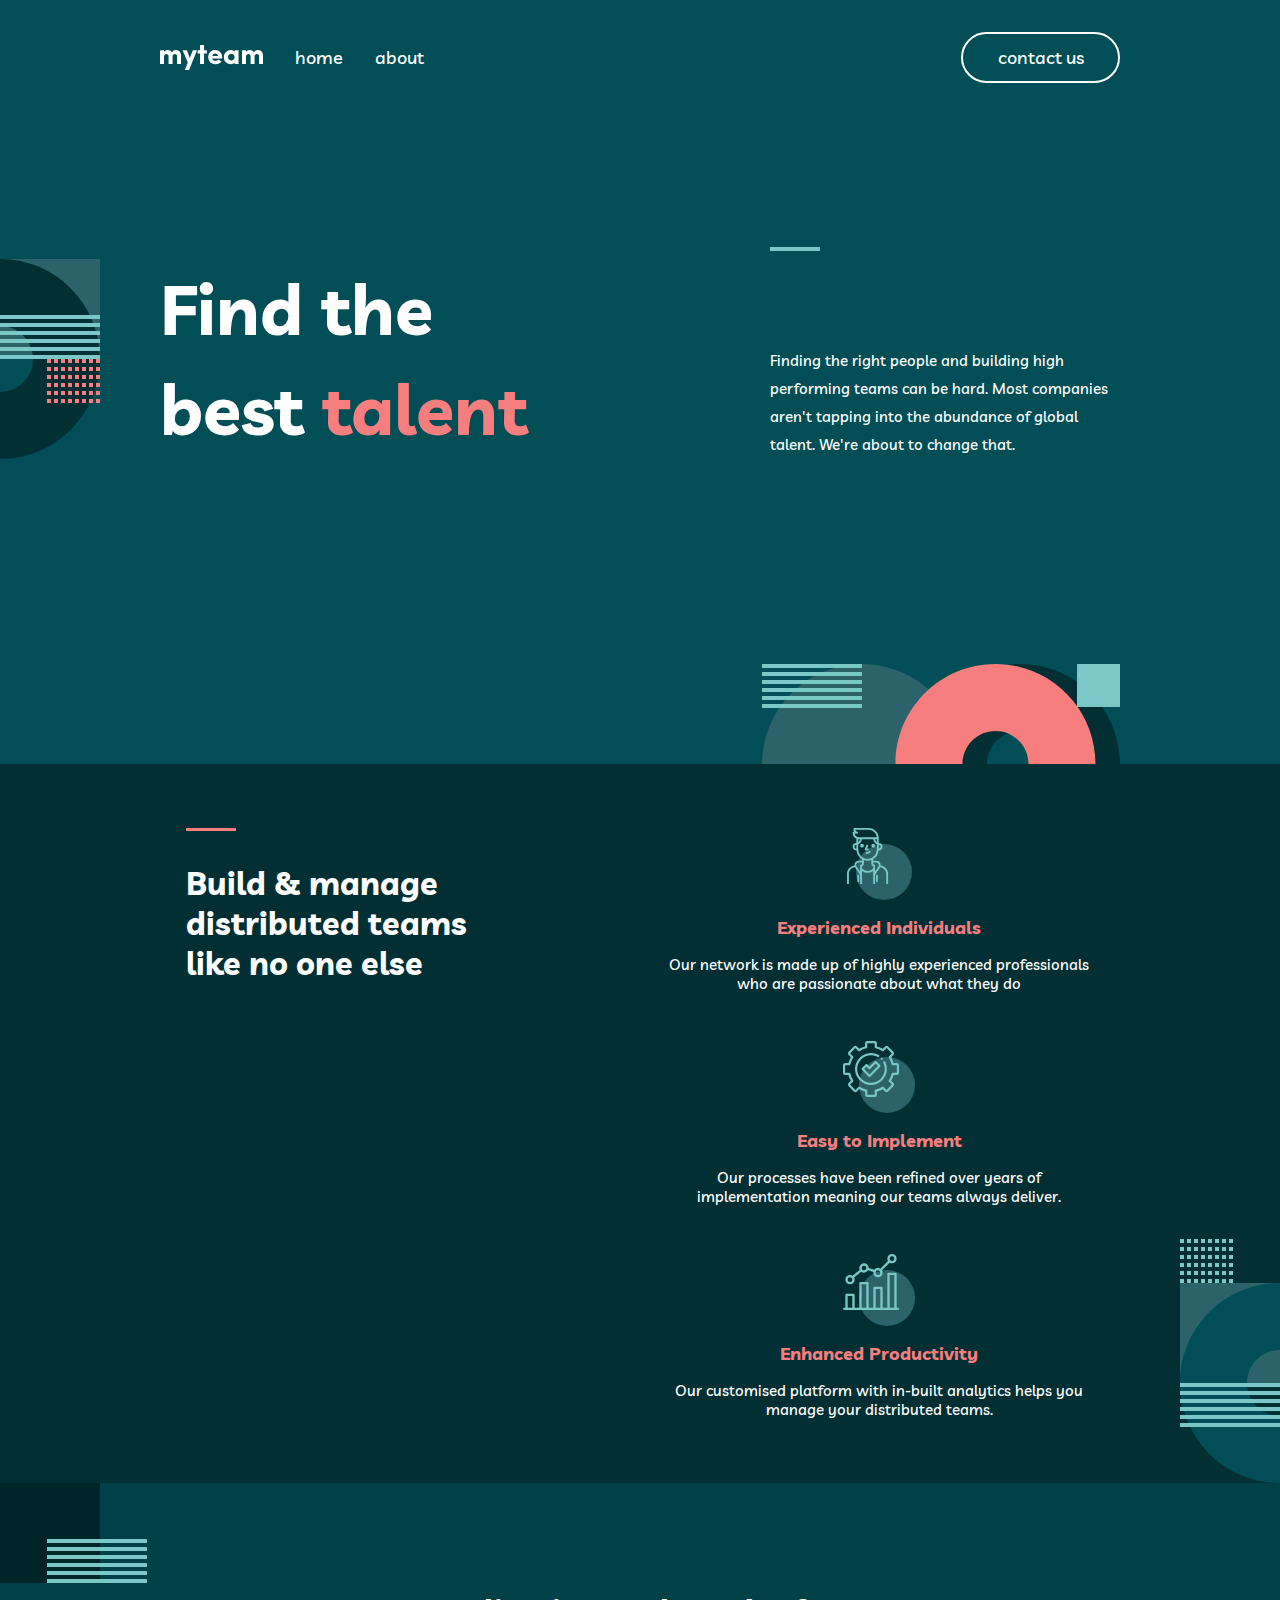
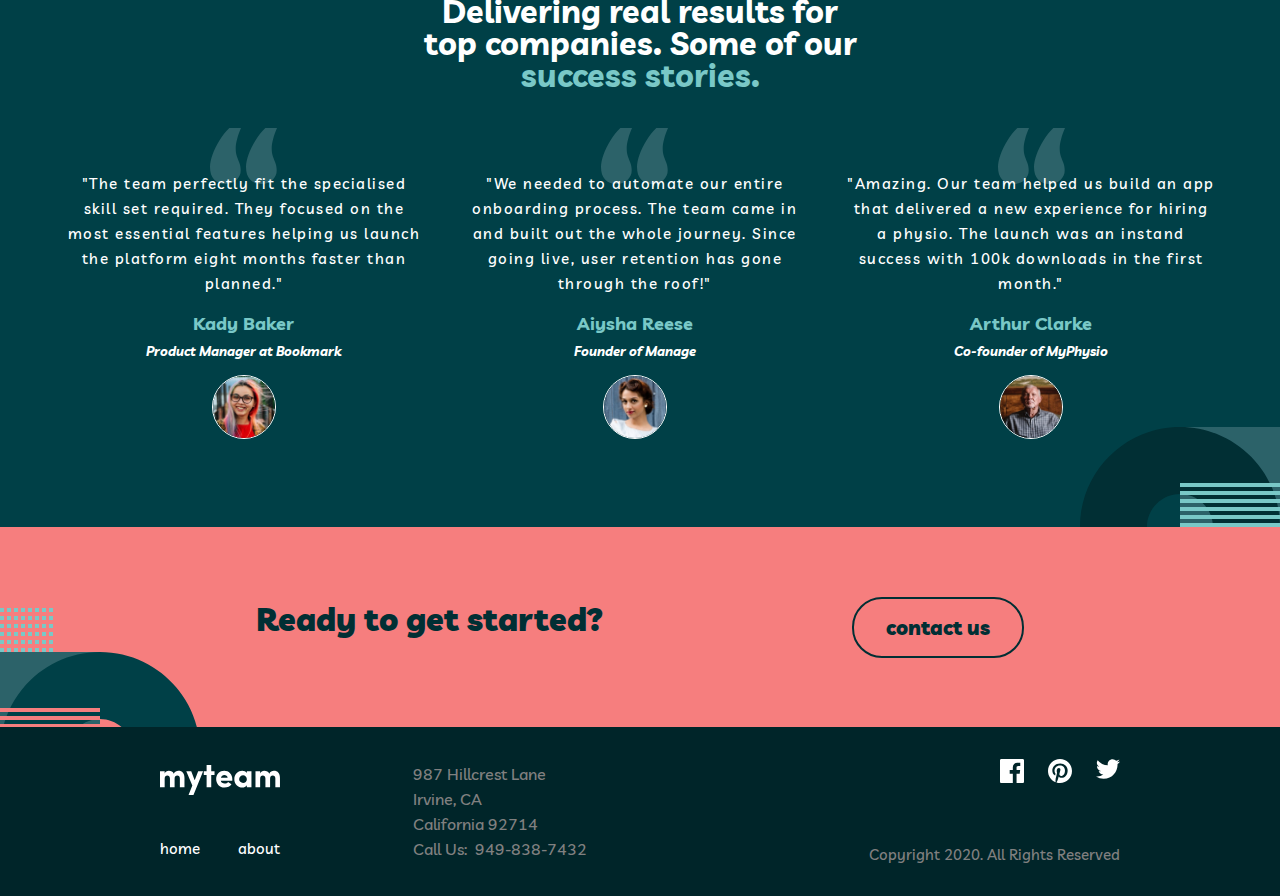
==== commit 51f688ca: "index.html" ====
--- a/index.html
+++ b/index.html
@@ -165,7 +165,7 @@
           <section class="author">
             <span>Kady Baker</span>
             <span>Product Manager at Bookmark</span>
-            <img src="\assets\avatar-kady.jpg" alt="kady">
+            <img src="./assets/avatar-kady.jpg" alt="kady">
           </section>
         </div>
 
@@ -179,7 +179,7 @@
           <section class="author">
             <span>Aiysha Reese</span>
             <span>Founder of Manage</span>
-            <img src="\assets\avatar-aiysha.jpg" alt="kady">
+            <img src="./assets/avatar-aiysha.jpg" alt="kady">
           </section>
         </div>
 
@@ -193,7 +193,7 @@
           <section class="author">
             <span>Arthur Clarke</span>
             <span>Co-founder of MyPhysio</span>
-            <img src="\assets\avatar-arthur.jpg" alt="kady">
+            <img src=".\assets\avatar-arthur.jpg" alt="kady">
           </section>
         </div>
         <svg class="bottom-review-svg" xmlns="http://www.w3.org/2000/svg" width="200" height="100">
@@ -245,7 +245,7 @@
             <li>987 Hillcrest Lane</li>
             <li>Irvine, CA</li>
             <li>California 92714</li>
-            <li>Call Us: 949-838-7432</li>
+            <li>Call Us: &nbsp;949-838-7432</li>
           </ul>
         </div>
         <div class="socials">
